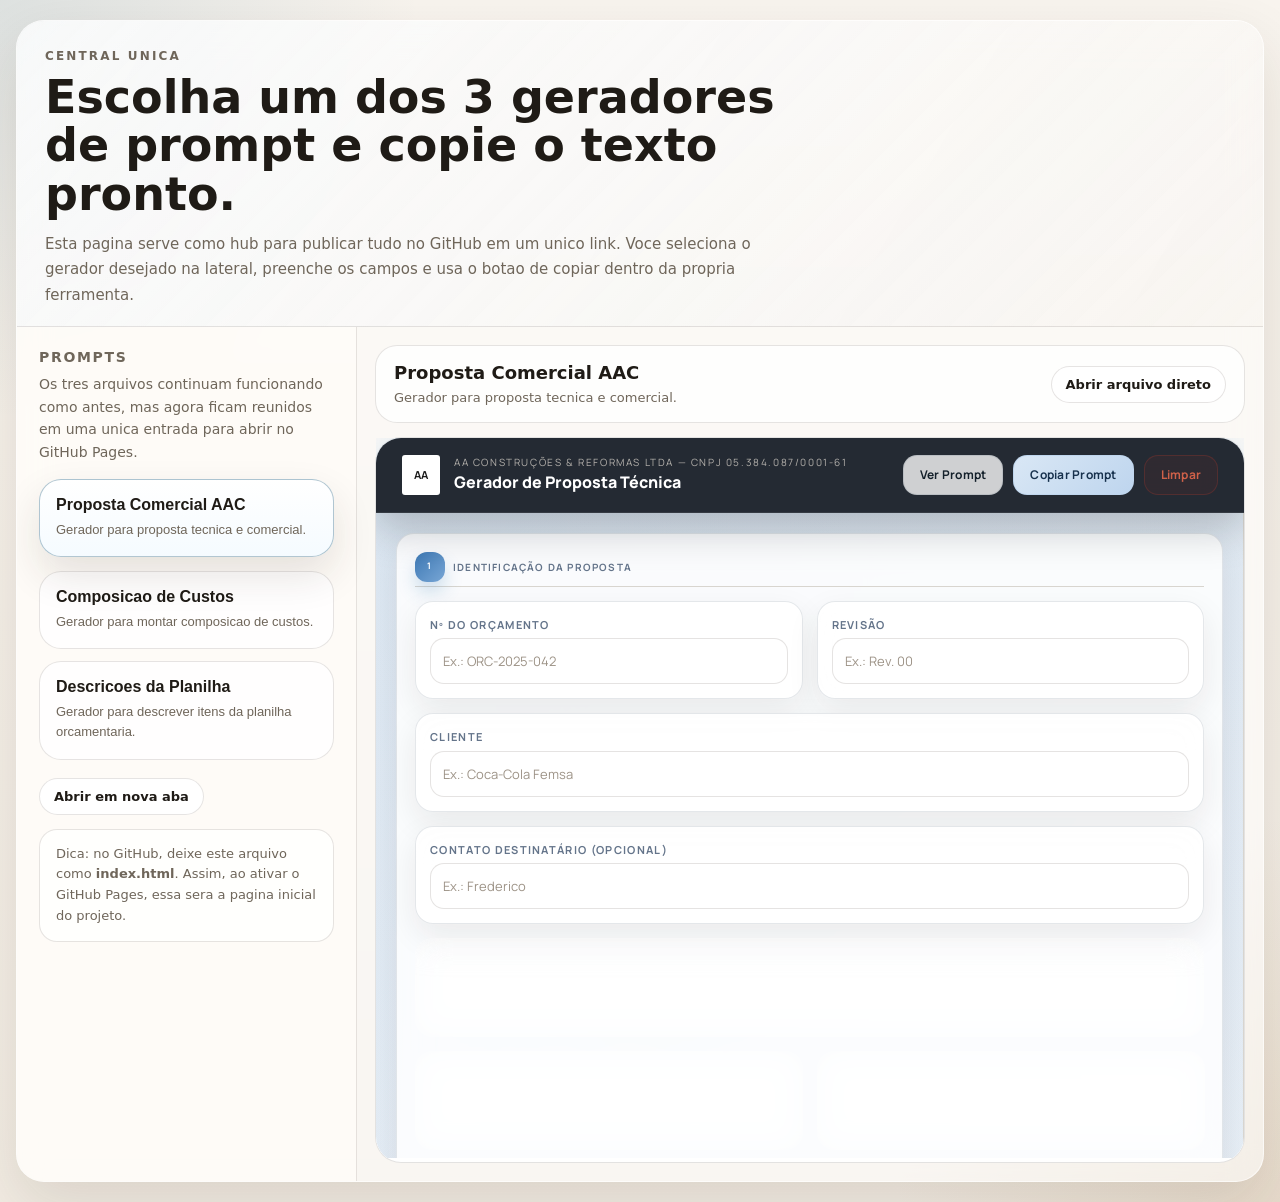
==== index.html @ 2ed47333 "Add prompt hub for GitHub Pages" ====
<!DOCTYPE html>
<html lang="pt-BR">
<head>
  <meta charset="UTF-8">
  <meta name="viewport" content="width=device-width, initial-scale=1.0">
  <title>Central de Prompts</title>
  <style>
    :root {
      --bg: #f3efe8;
      --bg-strong: #e8dfd2;
      --surface: rgba(255, 255, 255, 0.78);
      --surface-strong: #ffffff;
      --text: #1f1b16;
      --muted: #6f665a;
      --line: rgba(48, 38, 27, 0.12);
      --accent: #1f5a7a;
      --accent-soft: rgba(31, 90, 122, 0.12);
      --accent-strong: #163f56;
      --shadow: 0 24px 60px rgba(52, 36, 20, 0.12);
      --radius: 22px;
    }

    * { box-sizing: border-box; }

    body {
      margin: 0;
      font-family: "Segoe UI", system-ui, -apple-system, sans-serif;
      color: var(--text);
      background:
        radial-gradient(circle at top left, rgba(31, 90, 122, 0.12), transparent 24%),
        radial-gradient(circle at bottom right, rgba(168, 118, 63, 0.14), transparent 22%),
        linear-gradient(180deg, #f8f4ee 0%, #f2ece3 100%);
      min-height: 100vh;
    }

    .shell {
      width: min(1400px, calc(100vw - 32px));
      margin: 20px auto;
      background: rgba(255, 255, 255, 0.52);
      border: 1px solid rgba(255, 255, 255, 0.6);
      border-radius: 28px;
      box-shadow: var(--shadow);
      backdrop-filter: blur(16px);
      overflow: hidden;
    }

    .hero {
      padding: 28px 28px 18px;
      border-bottom: 1px solid var(--line);
      background:
        linear-gradient(135deg, rgba(255,255,255,0.72), rgba(255,255,255,0.42)),
        linear-gradient(120deg, rgba(31, 90, 122, 0.06), rgba(168, 118, 63, 0.08));
    }

    .eyebrow {
      font-size: 12px;
      text-transform: uppercase;
      letter-spacing: 0.18em;
      color: var(--muted);
      margin-bottom: 10px;
      font-weight: 700;
    }

    h1 {
      margin: 0;
      font-size: clamp(28px, 4vw, 46px);
      line-height: 1.05;
      max-width: 760px;
    }

    .hero p {
      margin: 14px 0 0;
      max-width: 760px;
      font-size: 15px;
      line-height: 1.7;
      color: var(--muted);
    }

    .layout {
      display: grid;
      grid-template-columns: 340px minmax(0, 1fr);
      min-height: 78vh;
    }

    .sidebar {
      padding: 22px;
      border-right: 1px solid var(--line);
      background: rgba(255, 252, 248, 0.72);
    }

    .sidebar h2 {
      margin: 0 0 8px;
      font-size: 14px;
      text-transform: uppercase;
      letter-spacing: 0.12em;
      color: var(--muted);
    }

    .sidebar p {
      margin: 0 0 18px;
      color: var(--muted);
      font-size: 14px;
      line-height: 1.6;
    }

    .prompt-list {
      display: grid;
      gap: 12px;
    }

    .prompt-card {
      border: 1px solid var(--line);
      border-radius: var(--radius);
      background: var(--surface);
      padding: 16px;
      cursor: pointer;
      transition: transform 0.18s ease, box-shadow 0.18s ease, border-color 0.18s ease, background 0.18s ease;
      text-align: left;
      width: 100%;
      color: inherit;
    }

    .prompt-card:hover,
    .prompt-card.active {
      transform: translateY(-2px);
      box-shadow: 0 18px 40px rgba(46, 34, 18, 0.12);
      border-color: rgba(31, 90, 122, 0.34);
      background: var(--surface-strong);
    }

    .prompt-card.active {
      background: linear-gradient(180deg, #ffffff, #f5fbff);
    }

    .prompt-card strong {
      display: block;
      font-size: 16px;
      margin-bottom: 6px;
    }

    .prompt-card span {
      display: block;
      font-size: 13px;
      color: var(--muted);
      line-height: 1.55;
    }

    .quick-actions {
      display: flex;
      gap: 10px;
      flex-wrap: wrap;
      margin-top: 18px;
    }

    .action-btn {
      appearance: none;
      border: 1px solid var(--line);
      background: #fff;
      color: var(--text);
      border-radius: 999px;
      padding: 10px 14px;
      font-size: 13px;
      font-weight: 600;
      cursor: pointer;
      text-decoration: none;
      transition: all 0.18s ease;
    }

    .action-btn:hover {
      border-color: rgba(31, 90, 122, 0.3);
      background: var(--accent-soft);
      color: var(--accent-strong);
    }

    .viewer {
      padding: 18px;
      display: flex;
      flex-direction: column;
      gap: 14px;
      min-width: 0;
    }

    .viewer-bar {
      display: flex;
      align-items: center;
      justify-content: space-between;
      gap: 16px;
      padding: 16px 18px;
      border: 1px solid var(--line);
      background: rgba(255,255,255,0.74);
      border-radius: var(--radius);
    }

    .viewer-label strong {
      display: block;
      font-size: 18px;
      margin-bottom: 4px;
    }

    .viewer-label span {
      font-size: 13px;
      color: var(--muted);
    }

    .frame-wrap {
      border-radius: 26px;
      overflow: hidden;
      border: 1px solid rgba(26, 20, 14, 0.12);
      background: #fff;
      min-height: 720px;
    }

    iframe {
      width: 100%;
      height: 78vh;
      min-height: 720px;
      border: 0;
      background: #fff;
    }

    .note {
      margin-top: 14px;
      padding: 14px 16px;
      border-radius: 18px;
      background: rgba(255,255,255,0.68);
      border: 1px solid var(--line);
      color: var(--muted);
      font-size: 13px;
      line-height: 1.6;
    }

    @media (max-width: 980px) {
      .layout {
        grid-template-columns: 1fr;
      }

      .sidebar {
        border-right: 0;
        border-bottom: 1px solid var(--line);
      }

      .viewer-bar {
        flex-direction: column;
        align-items: flex-start;
      }
    }

    @media (max-width: 640px) {
      .shell {
        width: min(100vw - 12px, 100%);
        margin: 6px auto;
        border-radius: 22px;
      }

      .hero,
      .sidebar,
      .viewer {
        padding-left: 16px;
        padding-right: 16px;
      }

      iframe {
        min-height: 78vh;
        height: 78vh;
      }
    }
  </style>
</head>
<body>
  <main class="shell">
    <section class="hero">
      <div class="eyebrow">Central unica</div>
      <h1>Escolha um dos 3 geradores de prompt e copie o texto pronto.</h1>
      <p>Esta pagina serve como hub para publicar tudo no GitHub em um unico link. Voce seleciona o gerador desejado na lateral, preenche os campos e usa o botao de copiar dentro da propria ferramenta.</p>
    </section>

    <section class="layout">
      <aside class="sidebar">
        <h2>Prompts</h2>
        <p>Os tres arquivos continuam funcionando como antes, mas agora ficam reunidos em uma unica entrada para abrir no GitHub Pages.</p>

        <div class="prompt-list" id="prompt-list"></div>

        <div class="quick-actions">
          <a class="action-btn" id="open-current" href="#" target="_blank" rel="noopener noreferrer">Abrir em nova aba</a>
        </div>

        <div class="note">
          Dica: no GitHub, deixe este arquivo como <strong>index.html</strong>. Assim, ao ativar o GitHub Pages, essa sera a pagina inicial do projeto.
        </div>
      </aside>

      <section class="viewer">
        <div class="viewer-bar">
          <div class="viewer-label">
            <strong id="viewer-title">Carregando...</strong>
            <span id="viewer-description">Selecione um gerador para comecar.</span>
          </div>
          <a class="action-btn" id="open-current-top" href="#" target="_blank" rel="noopener noreferrer">Abrir arquivo direto</a>
        </div>

        <div class="frame-wrap">
          <iframe id="prompt-frame" title="Visualizador de prompts"></iframe>
        </div>
      </section>
    </section>
  </main>

  <script>
    const pages = [
      {
        id: "proposta",
        title: "Proposta Comercial AAC",
        description: "Gerador para proposta tecnica e comercial.",
        file: "Prompt_Proposta_Comercial_AAC.html"
      },
      {
        id: "custos",
        title: "Composicao de Custos",
        description: "Gerador para montar composicao de custos.",
        file: "Gerador de Composição de Custos.html"
      },
      {
        id: "descricoes",
        title: "Descricoes da Planilha",
        description: "Gerador para descrever itens da planilha orcamentaria.",
        file: "Gerador de Descrições — Planilha Orçamentária.html"
      }
    ];

    const list = document.getElementById("prompt-list");
    const frame = document.getElementById("prompt-frame");
    const title = document.getElementById("viewer-title");
    const description = document.getElementById("viewer-description");
    const openCurrent = document.getElementById("open-current");
    const openCurrentTop = document.getElementById("open-current-top");

    const setActive = (pageId) => {
      const page = pages.find((item) => item.id === pageId) || pages[0];
      const encodedFile = encodeURI(page.file);

      title.textContent = page.title;
      description.textContent = page.description;
      frame.src = encodedFile;
      openCurrent.href = encodedFile;
      openCurrentTop.href = encodedFile;

      document.querySelectorAll(".prompt-card").forEach((button) => {
        button.classList.toggle("active", button.dataset.id === page.id);
      });
    };

    pages.forEach((page) => {
      const button = document.createElement("button");
      button.type = "button";
      button.className = "prompt-card";
      button.dataset.id = page.id;
      button.innerHTML = `<strong>${page.title}</strong><span>${page.description}</span>`;
      button.addEventListener("click", () => setActive(page.id));
      list.appendChild(button);
    });

    setActive(pages[0].id);
  </script>
</body>
</html>
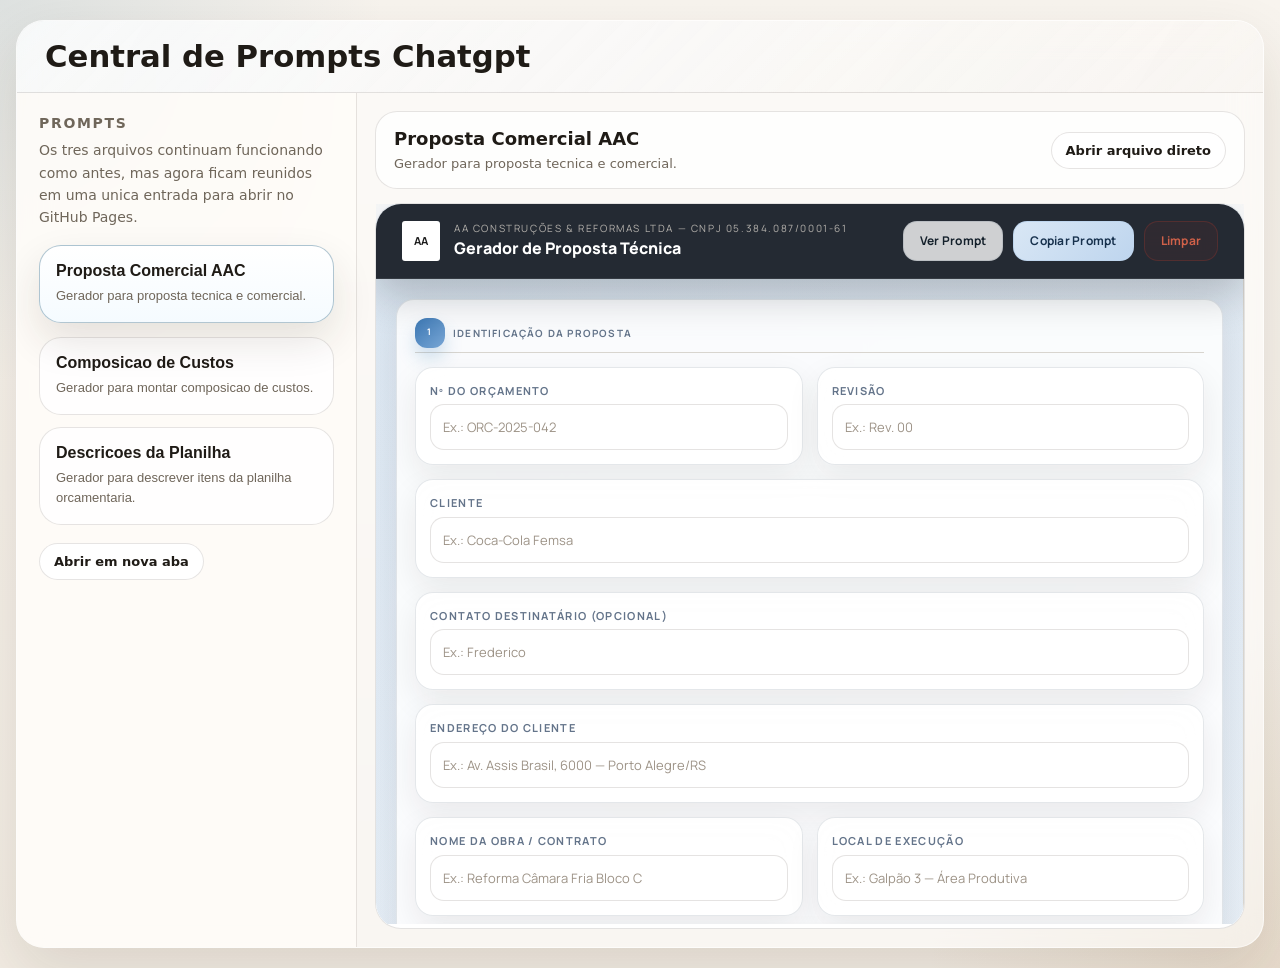
==== commit d0291eba: "Atualiza cabecalho da central de prompts" ====
--- a/index.html
+++ b/index.html
@@ -3,7 +3,7 @@
 <head>
   <meta charset="UTF-8">
   <meta name="viewport" content="width=device-width, initial-scale=1.0">
-  <title>Central de Prompts</title>
+  <title>Central de Prompts Chatgpt</title>
   <style>
     :root {
       --bg: #f3efe8;
@@ -45,7 +45,7 @@
     }
 
     .hero {
-      padding: 28px 28px 18px;
+      padding: 18px 28px;
       border-bottom: 1px solid var(--line);
       background:
         linear-gradient(135deg, rgba(255,255,255,0.72), rgba(255,255,255,0.42)),
@@ -63,8 +63,8 @@
 
     h1 {
       margin: 0;
-      font-size: clamp(28px, 4vw, 46px);
-      line-height: 1.05;
+      font-size: clamp(22px, 2.4vw, 32px);
+      line-height: 1.15;
       max-width: 760px;
     }
 
@@ -218,17 +218,6 @@
       background: #fff;
     }
 
-    .note {
-      margin-top: 14px;
-      padding: 14px 16px;
-      border-radius: 18px;
-      background: rgba(255,255,255,0.68);
-      border: 1px solid var(--line);
-      color: var(--muted);
-      font-size: 13px;
-      line-height: 1.6;
-    }
-
     @media (max-width: 980px) {
       .layout {
         grid-template-columns: 1fr;
@@ -269,9 +258,7 @@
 <body>
   <main class="shell">
     <section class="hero">
-      <div class="eyebrow">Central unica</div>
-      <h1>Escolha um dos 3 geradores de prompt e copie o texto pronto.</h1>
-      <p>Esta pagina serve como hub para publicar tudo no GitHub em um unico link. Voce seleciona o gerador desejado na lateral, preenche os campos e usa o botao de copiar dentro da propria ferramenta.</p>
+      <h1>Central de Prompts Chatgpt</h1>
     </section>
 
     <section class="layout">
@@ -283,10 +270,6 @@
 
         <div class="quick-actions">
           <a class="action-btn" id="open-current" href="#" target="_blank" rel="noopener noreferrer">Abrir em nova aba</a>
-        </div>
-
-        <div class="note">
-          Dica: no GitHub, deixe este arquivo como <strong>index.html</strong>. Assim, ao ativar o GitHub Pages, essa sera a pagina inicial do projeto.
         </div>
       </aside>
 
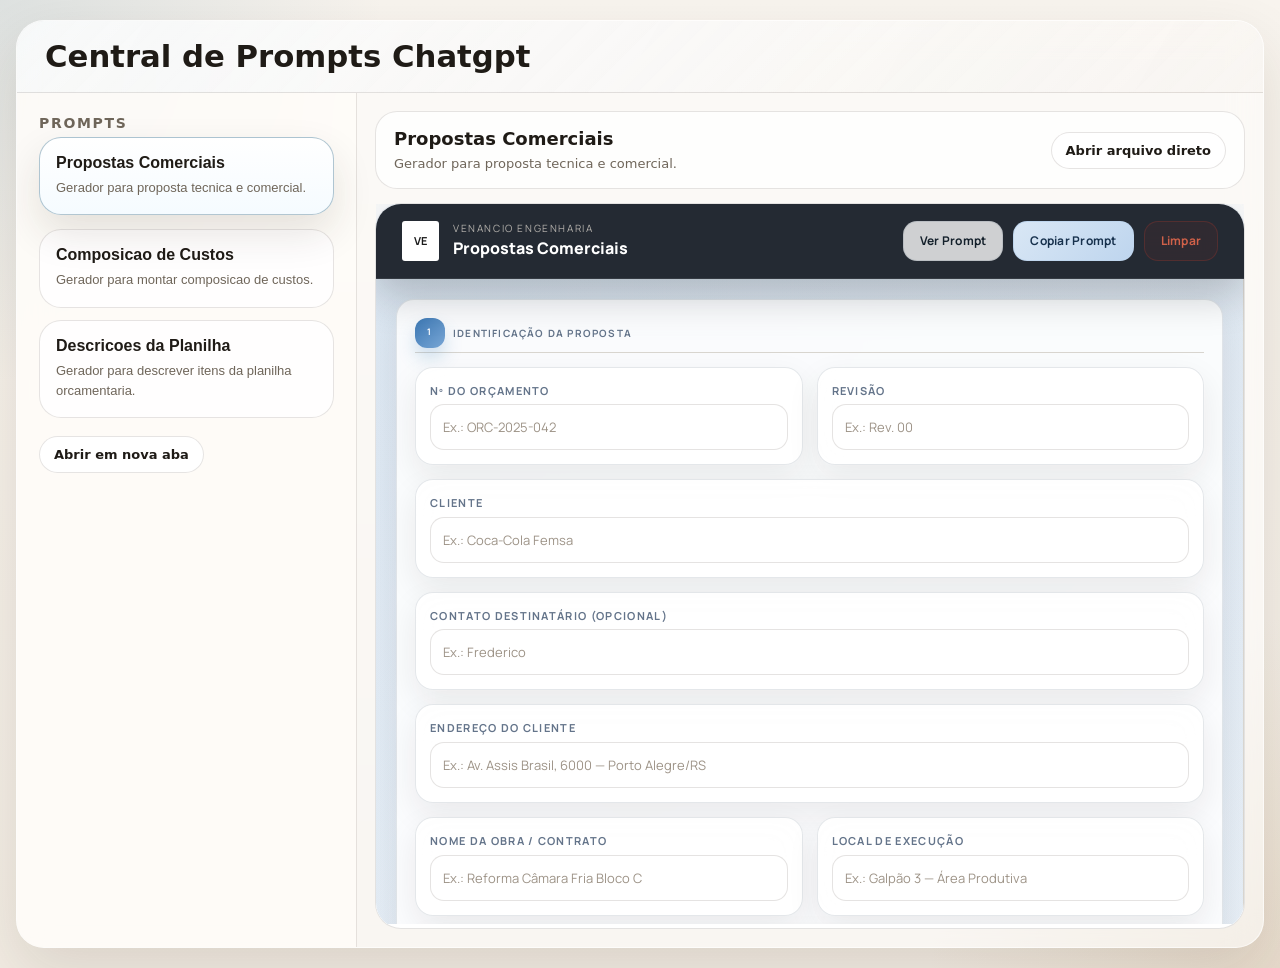
==== commit 655e2b12: "Atualiza textos da central e proposta comercial" ====
--- a/index.html
+++ b/index.html
@@ -264,7 +264,6 @@
     <section class="layout">
       <aside class="sidebar">
         <h2>Prompts</h2>
-        <p>Os tres arquivos continuam funcionando como antes, mas agora ficam reunidos em uma unica entrada para abrir no GitHub Pages.</p>
 
         <div class="prompt-list" id="prompt-list"></div>
 
@@ -293,7 +292,7 @@
     const pages = [
       {
         id: "proposta",
-        title: "Proposta Comercial AAC",
+        title: "Propostas Comerciais",
         description: "Gerador para proposta tecnica e comercial.",
         file: "Prompt_Proposta_Comercial_AAC.html"
       },
